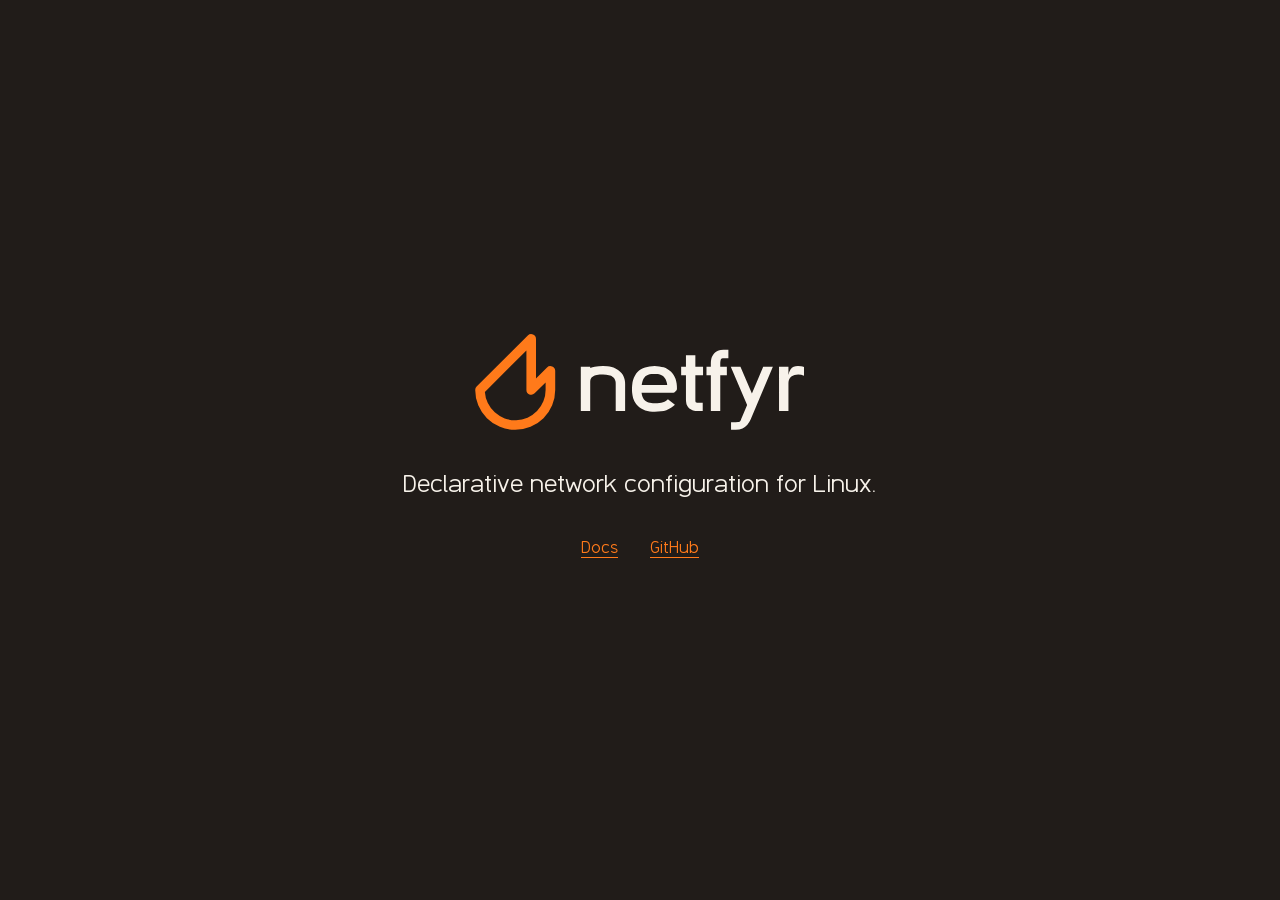
==== public/index.html @ b6871a7b "Add netfyr landing page Signed-off-by: Josephine Pfeiffer <josie@redhat.com>" ====
<!doctype html>
<html lang="en">
  <head>
    <meta charset="utf-8">
    <meta name="viewport" content="width=device-width, initial-scale=1">
    <meta name="description" content="Declarative network configuration for Linux.">
    <meta name="theme-color" content="#211c19">
    <title>netfyr</title>
    <link rel="canonical" href="https://netfyr.io/">
    <link rel="icon" href="assets/netfyr-mark-orange.svg" type="image/svg+xml">
    <link rel="preload" href="assets/netfyrsans-Regular.woff2" as="font" type="font/woff2" crossorigin>
    <link rel="stylesheet" href="styles.css">
  </head>
  <body>
    <main>
      <h1><img src="assets/netfyr-logo-paper.svg" width="440" height="128" alt="netfyr"></h1>
      <p>Declarative network configuration for Linux.</p>
      <nav aria-label="Project links">
        <a href="https://docs.netfyr.io/">Docs</a>
        <a href="https://github.com/netfyr/netfyr">GitHub</a>
      </nav>
    </main>
  </body>
</html>
---- public/styles.css ----
@font-face {
  font-family: "netfyr Sans";
  src: url("assets/netfyrsans-Regular.woff2") format("woff2");
  font-style: normal;
  font-weight: 400;
  font-display: swap;
}

:root {
  color-scheme: dark;
  background: #211c19;
  color: #f7f2ea;
  font-family: "netfyr Sans", sans-serif;
  font-synthesis: none;
}

* {
  box-sizing: border-box;
}

body {
  display: grid;
  min-height: 100vh;
  min-height: 100svh;
  margin: 0;
  padding: 2rem;
  place-items: center;
}

main {
  width: 100%;
  max-width: 40rem;
  text-align: center;
}

h1 {
  margin: 0;
}

h1 img {
  display: block;
  width: min(100%, 22rem);
  height: auto;
  margin-inline: auto;
}

p {
  margin: 2rem 0 1.5rem;
  font-size: clamp(1.125rem, 3vw, 1.5rem);
  line-height: 1.5;
  text-wrap: balance;
}

nav {
  display: flex;
  flex-wrap: wrap;
  justify-content: center;
  gap: 0.5rem 1.5rem;
}

a {
  display: inline-flex;
  min-height: 44px;
  align-items: center;
  padding: 0.5rem 0.25rem;
  color: #ff7a1a;
  line-height: 1.5;
  text-underline-offset: 0.25em;
}

a:hover {
  color: #f7f2ea;
}

a:focus-visible {
  outline: 2px solid #ff7a1a;
  outline-offset: 4px;
  border-radius: 2px;
}
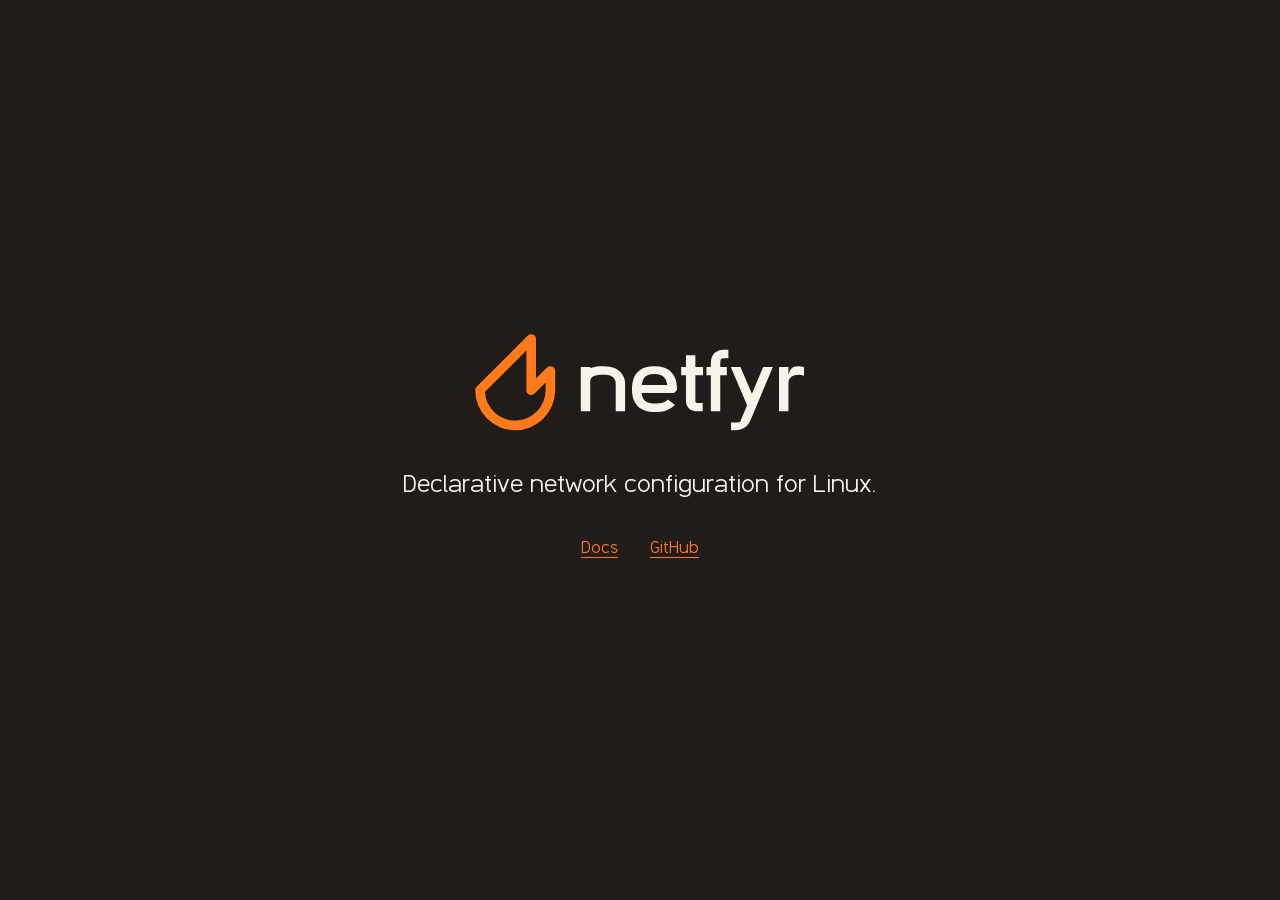
==== commit 4139af08: "Animate the homepage logo on hover Reuse the design site's flame animation and its local dependencie" ====
--- a/public/index.html
+++ b/public/index.html
@@ -10,10 +10,14 @@
     <link rel="icon" href="assets/netfyr-mark-orange.svg" type="image/svg+xml">
     <link rel="preload" href="assets/netfyrsans-Regular.woff2" as="font" type="font/woff2" crossorigin>
     <link rel="stylesheet" href="styles.css">
+    <script type="module" src="brand.js"></script>
   </head>
-  <body>
+  <body class="landing">
     <main>
-      <h1><img src="assets/netfyr-logo-paper.svg" width="440" height="128" alt="netfyr"></h1>
+      <h1 class="brand"><svg class="flame-svg flame-lockup" xmlns="http://www.w3.org/2000/svg" viewBox="0 0 440 128" width="440" height="128" role="img" aria-label="netfyr">
+          <g class="flame-body"><path fill="#FF7A1A" transform="translate(0 -2)" d="M90 12a6 6 0 0 0-10.24264-4.24264L15.75736 71.75736A6 6 0 0 0 14 76a50 50 0 0 0 100 0V52a6 6 0 0 0-10.24264-4.24264L90 61.51472ZM78 26.48528V76a6 6 0 0 0 10.24264 4.24264L102 66.48528V76A38 38 0 0 1 26.07643 78.40885Z"/></g>
+          <path fill="var(--text)" transform="translate(140.010695 100.470588) scale(0.106951872 -0.106951872)" d="M56 0V338V520H166V504Q192 514 220 520Q241 524 266 526Q291 528 316 528Q342 528 368 525Q394 522 416 516Q438 510 461 500Q483 489 499 477Q516 464 531 446Q546 427 555 408Q564 390 569 367Q574 343 574 319V0H464V319Q464 336 462 347Q459 358 454 370Q449 381 444 388Q438 394 429 401Q419 408 409 413Q399 417 384 421Q369 425 353 427Q337 429 316 429Q294 429 277 428Q259 426 243 423Q228 420 218 417Q207 413 198 407Q189 401 185 397Q180 392 175 383Q170 374 168 364Q166 354 166 338V0ZM920 -8Q891 -8 862 -4Q833 0 809 8Q785 16 762 30Q738 44 721 61Q704 78 691 101Q677 124 669 148Q662 172 658 201Q654 229 654 260Q654 290 658 319Q661 347 669 371Q676 395 690 418Q703 441 719 458Q735 475 759 490Q782 504 807 512Q831 520 860 524Q889 528 919 528Q946 528 974 524Q1002 520 1025 513Q1048 505 1071 492Q1094 478 1111 461Q1127 445 1141 423Q1155 400 1164 376Q1171 353 1176 324Q1180 295 1180 265Q1180 251 1173 240Q1165 229 1153 222Q1140 215 1125 215H766Q769 194 775 175Q781 158 787 148Q793 137 803 127Q813 117 823 112Q832 106 847 101Q863 96 880 94Q897 91 920 91Q952 91 975 94Q997 97 1017 104Q1036 110 1049 118Q1061 126 1074 139L1156 73Q1137 54 1111 38Q1085 21 1056 11Q1028 2 993 -3Q958 -8 920 -8ZM768 307H1066Q1064 327 1058 344Q1053 362 1047 374Q1040 386 1030 397Q1020 408 1011 414Q1001 420 987 425Q971 431 956 434Q940 436 919 436Q895 436 878 434Q861 431 845 425Q830 419 821 413Q811 407 802 396Q792 384 786 372Q780 360 775 341Q770 325 768 307ZM1432 0Q1420 0 1407 1Q1393 2 1382 4Q1369 7 1355 13Q1340 19 1329 26Q1319 34 1309 48Q1299 61 1294 74Q1290 85 1288 101Q1285 116 1285 132V421H1229V520H1285V656H1395V520H1485V421H1395V132Q1395 121 1396 116Q1397 110 1398 106L1399 103H1400L1401 102L1406 101Q1415 99 1432 99H1481V0ZM1576 0V421H1525V520H1576V556Q1576 578 1579 598Q1582 618 1587 632Q1593 649 1605 665Q1616 681 1629 690Q1641 700 1659 707Q1677 713 1692 716Q1706 718 1723 719Q1739 720 1754 720H1781V621H1754Q1741 621 1731 621Q1721 620 1713 619Q1705 617 1704 617Q1702 616 1699 614Q1695 611 1695 610Q1694 609 1692 602Q1689 594 1688 584Q1686 573 1686 556V520H1763V421H1686V0ZM1812 -220V-130H1867Q1884 -130 1895 -129Q1905 -128 1911 -125Q1917 -123 1921 -117Q1924 -111 1928 -101Q1931 -92 1937 -78L2000 72L1809 520H1922L2056 205L2188 520H2301L2041 -100Q2026 -134 2003 -161Q1979 -188 1946 -204Q1912 -220 1867 -220ZM2373 0V520H2483V424Q2492 464 2507 487Q2522 509 2544 519Q2565 528 2594 528Q2613 528 2630 525Q2647 522 2665 516V415Q2634 429 2597 429Q2574 429 2554 423Q2533 417 2517 405Q2501 393 2492 374Q2483 355 2483 329V0Z"/>
+        </svg></h1>
       <p>Declarative network configuration for Linux.</p>
       <nav aria-label="Project links">
         <a href="https://docs.netfyr.io/">Docs</a>
--- a/public/styles.css
+++ b/public/styles.css
@@ -7,6 +7,7 @@
 }
 
 :root {
+  --text: #f7f2ea;
   color-scheme: dark;
   background: #211c19;
   color: #f7f2ea;
@@ -19,39 +20,76 @@
 }
 
 body {
+  margin: 0;
+}
+
+.landing {
   display: grid;
   min-height: 100vh;
   min-height: 100svh;
-  margin: 0;
   padding: 2rem;
   place-items: center;
 }
 
-main {
+.landing main {
   width: 100%;
   max-width: 40rem;
   text-align: center;
 }
 
-h1 {
-  margin: 0;
+.landing h1 {
+  width: min(100%, 22rem);
+  margin: 0 auto;
 }
 
-h1 img {
+.landing h1 img,
+.landing h1 .flame-svg {
   display: block;
-  width: min(100%, 22rem);
+  width: 100%;
   height: auto;
   margin-inline: auto;
 }
 
-p {
+.flame-svg {
+  fill: #ff7a1a;
+  stroke: none;
+  overflow: visible;
+}
+
+.flame-body {
+  transform-box: view-box;
+  transform-origin: 64px 115px;
+}
+
+.flame-motion-path {
+  display: none;
+}
+
+.flame-original {
+  opacity: 1;
+}
+
+.flame-blur {
+  opacity: 0;
+  pointer-events: none;
+}
+
+.is-burning .flame-original {
+  opacity: 0;
+}
+
+.is-burning .flame-blur {
+  opacity: 1;
+}
+
+.landing p {
   margin: 2rem 0 1.5rem;
   font-size: clamp(1.125rem, 3vw, 1.5rem);
   line-height: 1.5;
   text-wrap: balance;
 }
 
-nav {
+.landing nav {
   display: flex;
   flex-wrap: wrap;
   justify-content: center;
@@ -59,13 +97,16 @@
 }
 
 a {
+  color: #ff7a1a;
+  line-height: 1.5;
+  text-underline-offset: 0.25em;
+}
+
+.landing a {
   display: inline-flex;
   min-height: 44px;
   align-items: center;
   padding: 0.5rem 0.25rem;
-  color: #ff7a1a;
-  line-height: 1.5;
-  text-underline-offset: 0.25em;
 }
 
 a:hover {
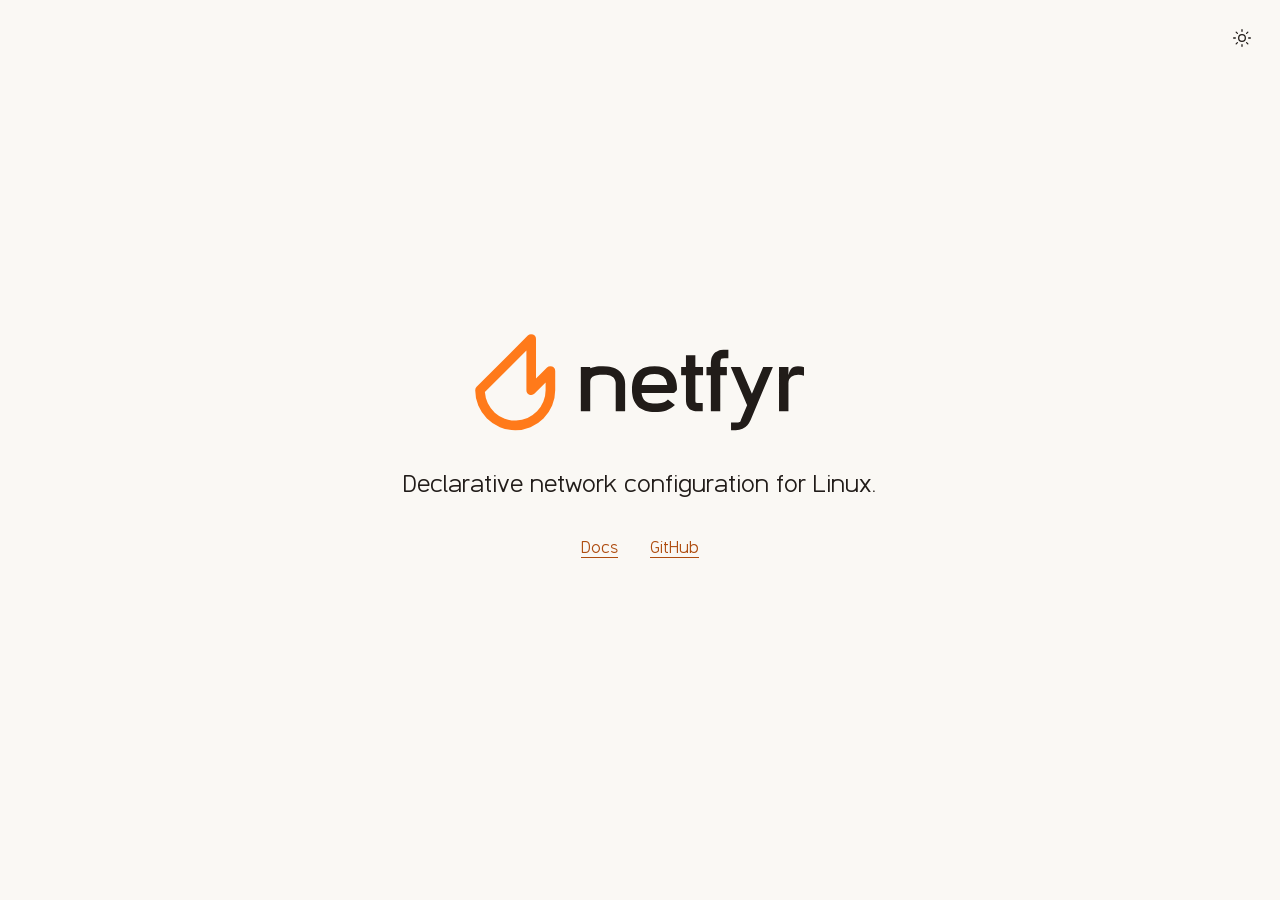
==== commit 18cb2a62: "Add the shared light and dark appearance control Add the design library's theme toggle to the homepa" ====
--- a/public/index.html
+++ b/public/index.html
@@ -1,23 +1,43 @@
 <!doctype html>
-<html lang="en">
+<html lang="en" data-ui-theme>
   <head>
     <meta charset="utf-8">
     <meta name="viewport" content="width=device-width, initial-scale=1">
     <meta name="description" content="Declarative network configuration for Linux.">
-    <meta name="theme-color" content="#211c19">
+    <meta name="theme-color" content="#faf8f4" media="(prefers-color-scheme: light)">
+    <meta name="theme-color" content="#211c19" media="(prefers-color-scheme: dark)">
+    <script>
+      try {
+        const mode = localStorage.getItem('netfyr-theme');
+        if (mode === 'light' || mode === 'dark') {
+          document.documentElement.dataset.uiMode = mode;
+          document.querySelectorAll('meta[name="theme-color"]').forEach(meta => {
+            meta.content = mode === 'dark' ? '#211c19' : '#faf8f4';
+          });
+        }
+      } catch {}
+    </script>
     <title>netfyr</title>
     <link rel="canonical" href="https://netfyr.io/">
     <link rel="icon" href="assets/netfyr-mark-orange.svg" type="image/svg+xml">
     <link rel="preload" href="assets/netfyrsans-Regular.woff2" as="font" type="font/woff2" crossorigin>
     <link rel="stylesheet" href="styles.css">
+    <link rel="stylesheet" href="ui/theme.css">
     <script type="module" src="brand.js"></script>
+    <script type="module" src="theme.js"></script>
   </head>
   <body class="landing">
+    <button class="ui-theme-toggle" type="button" data-ui-theme-toggle aria-label="Switch theme" hidden>
+      <svg data-ui-theme-icon="light" viewBox="0 0 24 24" aria-hidden="true" hidden><circle cx="12" cy="12" r="4"/><path d="M12 2v2m0 16v2M2 12h2m16 0h2M5 5l1.5 1.5m11 11L19 19M5 19l1.5-1.5m11-11L19 5"/></svg>
+      <svg data-ui-theme-icon="dark" viewBox="0 0 24 24" aria-hidden="true" hidden><path d="M20 14a8.5 8.5 0 0 1-10-10A8.5 8.5 0 1 0 20 14Z"/></svg>
+    </button>
     <main>
-      <h1 class="brand"><svg class="flame-svg flame-lockup" xmlns="http://www.w3.org/2000/svg" viewBox="0 0 440 128" width="440" height="128" role="img" aria-label="netfyr">
+      <h1 class="brand">
+        <svg class="flame-svg flame-lockup" xmlns="http://www.w3.org/2000/svg" viewBox="0 0 440 128" width="440" height="128" role="img" aria-label="netfyr">
           <g class="flame-body"><path fill="#FF7A1A" transform="translate(0 -2)" d="M90 12a6 6 0 0 0-10.24264-4.24264L15.75736 71.75736A6 6 0 0 0 14 76a50 50 0 0 0 100 0V52a6 6 0 0 0-10.24264-4.24264L90 61.51472ZM78 26.48528V76a6 6 0 0 0 10.24264 4.24264L102 66.48528V76A38 38 0 0 1 26.07643 78.40885Z"/></g>
           <path fill="var(--text)" transform="translate(140.010695 100.470588) scale(0.106951872 -0.106951872)" d="M56 0V338V520H166V504Q192 514 220 520Q241 524 266 526Q291 528 316 528Q342 528 368 525Q394 522 416 516Q438 510 461 500Q483 489 499 477Q516 464 531 446Q546 427 555 408Q564 390 569 367Q574 343 574 319V0H464V319Q464 336 462 347Q459 358 454 370Q449 381 444 388Q438 394 429 401Q419 408 409 413Q399 417 384 421Q369 425 353 427Q337 429 316 429Q294 429 277 428Q259 426 243 423Q228 420 218 417Q207 413 198 407Q189 401 185 397Q180 392 175 383Q170 374 168 364Q166 354 166 338V0ZM920 -8Q891 -8 862 -4Q833 0 809 8Q785 16 762 30Q738 44 721 61Q704 78 691 101Q677 124 669 148Q662 172 658 201Q654 229 654 260Q654 290 658 319Q661 347 669 371Q676 395 690 418Q703 441 719 458Q735 475 759 490Q782 504 807 512Q831 520 860 524Q889 528 919 528Q946 528 974 524Q1002 520 1025 513Q1048 505 1071 492Q1094 478 1111 461Q1127 445 1141 423Q1155 400 1164 376Q1171 353 1176 324Q1180 295 1180 265Q1180 251 1173 240Q1165 229 1153 222Q1140 215 1125 215H766Q769 194 775 175Q781 158 787 148Q793 137 803 127Q813 117 823 112Q832 106 847 101Q863 96 880 94Q897 91 920 91Q952 91 975 94Q997 97 1017 104Q1036 110 1049 118Q1061 126 1074 139L1156 73Q1137 54 1111 38Q1085 21 1056 11Q1028 2 993 -3Q958 -8 920 -8ZM768 307H1066Q1064 327 1058 344Q1053 362 1047 374Q1040 386 1030 397Q1020 408 1011 414Q1001 420 987 425Q971 431 956 434Q940 436 919 436Q895 436 878 434Q861 431 845 425Q830 419 821 413Q811 407 802 396Q792 384 786 372Q780 360 775 341Q770 325 768 307ZM1432 0Q1420 0 1407 1Q1393 2 1382 4Q1369 7 1355 13Q1340 19 1329 26Q1319 34 1309 48Q1299 61 1294 74Q1290 85 1288 101Q1285 116 1285 132V421H1229V520H1285V656H1395V520H1485V421H1395V132Q1395 121 1396 116Q1397 110 1398 106L1399 103H1400L1401 102L1406 101Q1415 99 1432 99H1481V0ZM1576 0V421H1525V520H1576V556Q1576 578 1579 598Q1582 618 1587 632Q1593 649 1605 665Q1616 681 1629 690Q1641 700 1659 707Q1677 713 1692 716Q1706 718 1723 719Q1739 720 1754 720H1781V621H1754Q1741 621 1731 621Q1721 620 1713 619Q1705 617 1704 617Q1702 616 1699 614Q1695 611 1695 610Q1694 609 1692 602Q1689 594 1688 584Q1686 573 1686 556V520H1763V421H1686V0ZM1812 -220V-130H1867Q1884 -130 1895 -129Q1905 -128 1911 -125Q1917 -123 1921 -117Q1924 -111 1928 -101Q1931 -92 1937 -78L2000 72L1809 520H1922L2056 205L2188 520H2301L2041 -100Q2026 -134 2003 -161Q1979 -188 1946 -204Q1912 -220 1867 -220ZM2373 0V520H2483V424Q2492 464 2507 487Q2522 509 2544 519Q2565 528 2594 528Q2613 528 2630 525Q2647 522 2665 516V415Q2634 429 2597 429Q2574 429 2554 423Q2533 417 2517 405Q2501 393 2492 374Q2483 355 2483 329V0Z"/>
-        </svg></h1>
+        </svg>
+      </h1>
       <p>Declarative network configuration for Linux.</p>
       <nav aria-label="Project links">
         <a href="https://docs.netfyr.io/">Docs</a>
--- a/public/styles.css
+++ b/public/styles.css
@@ -7,12 +7,46 @@
 }
 
 :root {
-  --text: #f7f2ea;
-  color-scheme: dark;
-  background: #211c19;
-  color: #f7f2ea;
+  --background: #faf8f4;
+  --surface: #fffdf9;
+  --text: #211c19;
+  --muted: #716b62;
+  --line: #e3ded6;
+  --accent: #af4d10;
+  --soft: #eeebe5;
+  --ui-text: var(--text);
+  --ui-muted: var(--muted);
+  --ui-accent: var(--accent);
+  --ui-nav-hover: var(--soft);
+  color-scheme: light;
+  background: var(--background);
+  color: var(--text);
   font-family: "netfyr Sans", sans-serif;
   font-synthesis: none;
+}
+
+@media (prefers-color-scheme: dark) {
+  :root:not([data-ui-mode]) {
+    --background: #211c19;
+    --surface: #292420;
+    --text: #f7f2ea;
+    --muted: #b7aca0;
+    --line: #443b34;
+    --accent: #ff9b53;
+    --soft: #332c27;
+    color-scheme: dark;
+  }
+}
+
+:root[data-ui-mode="dark"] {
+  --background: #211c19;
+  --surface: #292420;
+  --text: #f7f2ea;
+  --muted: #b7aca0;
+  --line: #443b34;
+  --accent: #ff9b53;
+  --soft: #332c27;
+  color-scheme: dark;
 }
 
 * {
@@ -21,6 +55,16 @@
 
 body {
   margin: 0;
+}
+
+[hidden] {
+  display: none !important;
+}
+
+.landing > .ui-theme-toggle {
+  position: absolute;
+  top: 1rem;
+  right: 1rem;
 }
 
 .landing {
@@ -97,7 +141,7 @@
 }
 
 a {
-  color: #ff7a1a;
+  color: var(--accent);
   line-height: 1.5;
   text-underline-offset: 0.25em;
 }
@@ -110,11 +154,17 @@
 }
 
 a:hover {
-  color: #f7f2ea;
+  color: var(--text);
 }
 
 a:focus-visible {
-  outline: 2px solid #ff7a1a;
+  outline: 2px solid var(--accent);
   outline-offset: 4px;
   border-radius: 2px;
 }
+
+@media print {
+  html[data-ui-theme] .ui-theme-toggle {
+    display: none;
+  }
+}
--- a/public/ui/theme.css
+++ b/public/ui/theme.css
@@ -0,0 +1,46 @@
+[data-ui-theme] .ui-theme-toggle {
+  box-sizing: border-box;
+  display: inline-flex;
+  align-items: center;
+  justify-content: center;
+  flex: none;
+  width: 44px;
+  height: 44px;
+  padding: 0;
+  border: 0;
+  border-radius: var(--ui-radius, 6px);
+  background: transparent;
+  color: var(--ui-text, currentColor);
+  cursor: pointer;
+}
+
+[data-ui-theme] .ui-theme-toggle:hover {
+  background: var(--ui-nav-hover, color-mix(in srgb, currentColor 8%, transparent));
+}
+
+[data-ui-theme] .ui-theme-toggle:focus-visible {
+  outline: 2px solid var(--ui-accent, currentColor);
+  outline-offset: 3px;
+}
+
+[data-ui-theme] .ui-theme-toggle:disabled,
+[data-ui-theme] .ui-theme-toggle[aria-disabled="true"] {
+  opacity: .5;
+  cursor: default;
+}
+
+[data-ui-theme] .ui-theme-toggle > svg {
+  display: block;
+  width: 20px;
+  height: 20px;
+  fill: none;
+  stroke: currentColor;
+  stroke-width: 1.55;
+  stroke-linecap: round;
+  stroke-linejoin: round;
+}
+
+[data-ui-theme] .ui-theme-toggle[hidden],
+[data-ui-theme] .ui-theme-toggle [hidden] {
+  display: none !important;
+}
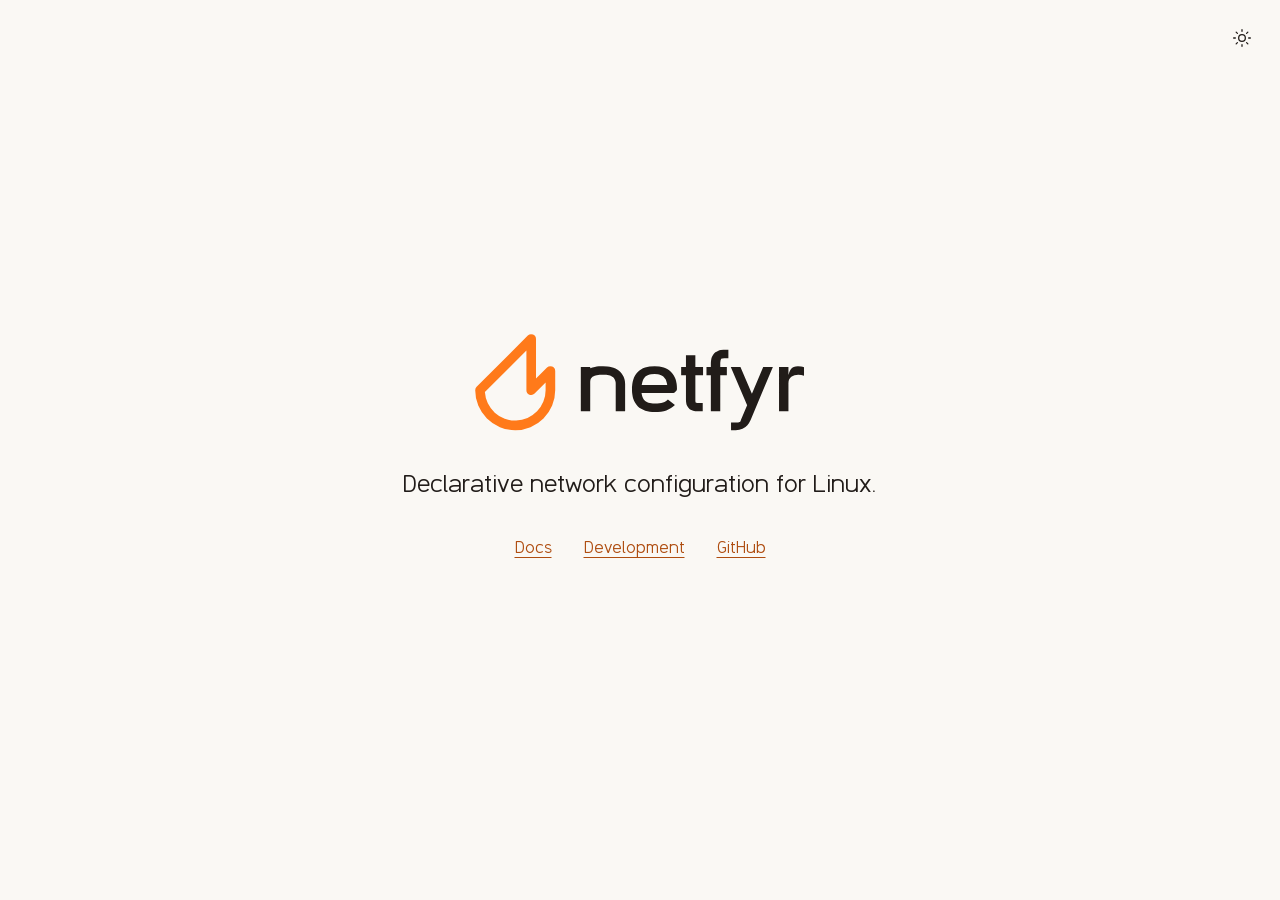
==== commit a9cd420b: "Add artwork to main-site link previews Use Peering for the homepage and Wireless for the development" ====
--- a/public/index.html
+++ b/public/index.html
@@ -1,5 +1,5 @@
 <!doctype html>
-<html lang="en" data-ui-theme>
+<html lang="en" data-ui-theme prefix="og: https://ogp.me/ns#">
   <head>
     <meta charset="utf-8">
     <meta name="viewport" content="width=device-width, initial-scale=1">
@@ -19,6 +19,21 @@
     </script>
     <title>netfyr</title>
     <link rel="canonical" href="https://netfyr.io/">
+    <meta property="og:type" content="website">
+    <meta property="og:site_name" content="netfyr">
+    <meta property="og:title" content="netfyr">
+    <meta property="og:description" content="Declarative network configuration for Linux.">
+    <meta property="og:url" content="https://netfyr.io/">
+    <meta property="og:image" content="https://netfyr.io/assets/social/peering.jpg">
+    <meta property="og:image:type" content="image/jpeg">
+    <meta property="og:image:width" content="1200">
+    <meta property="og:image:height" content="630">
+    <meta property="og:image:alt" content="Two groups of terminal-style network nodes joined by an orange connection on a dark screen.">
+    <meta name="twitter:card" content="summary_large_image">
+    <meta name="twitter:title" content="netfyr">
+    <meta name="twitter:description" content="Declarative network configuration for Linux.">
+    <meta name="twitter:image" content="https://netfyr.io/assets/social/peering.jpg">
+    <meta name="twitter:image:alt" content="Two groups of terminal-style network nodes joined by an orange connection on a dark screen.">
     <link rel="icon" href="assets/netfyr-mark-orange.svg" type="image/svg+xml">
     <link rel="preload" href="assets/netfyrsans-Regular.woff2" as="font" type="font/woff2" crossorigin>
     <link rel="stylesheet" href="styles.css">
@@ -41,6 +56,7 @@
       <p>Declarative network configuration for Linux.</p>
       <nav aria-label="Project links">
         <a href="https://docs.netfyr.io/">Docs</a>
+        <a href="development/">Development</a>
         <a href="https://github.com/netfyr/netfyr">GitHub</a>
       </nav>
     </main>
